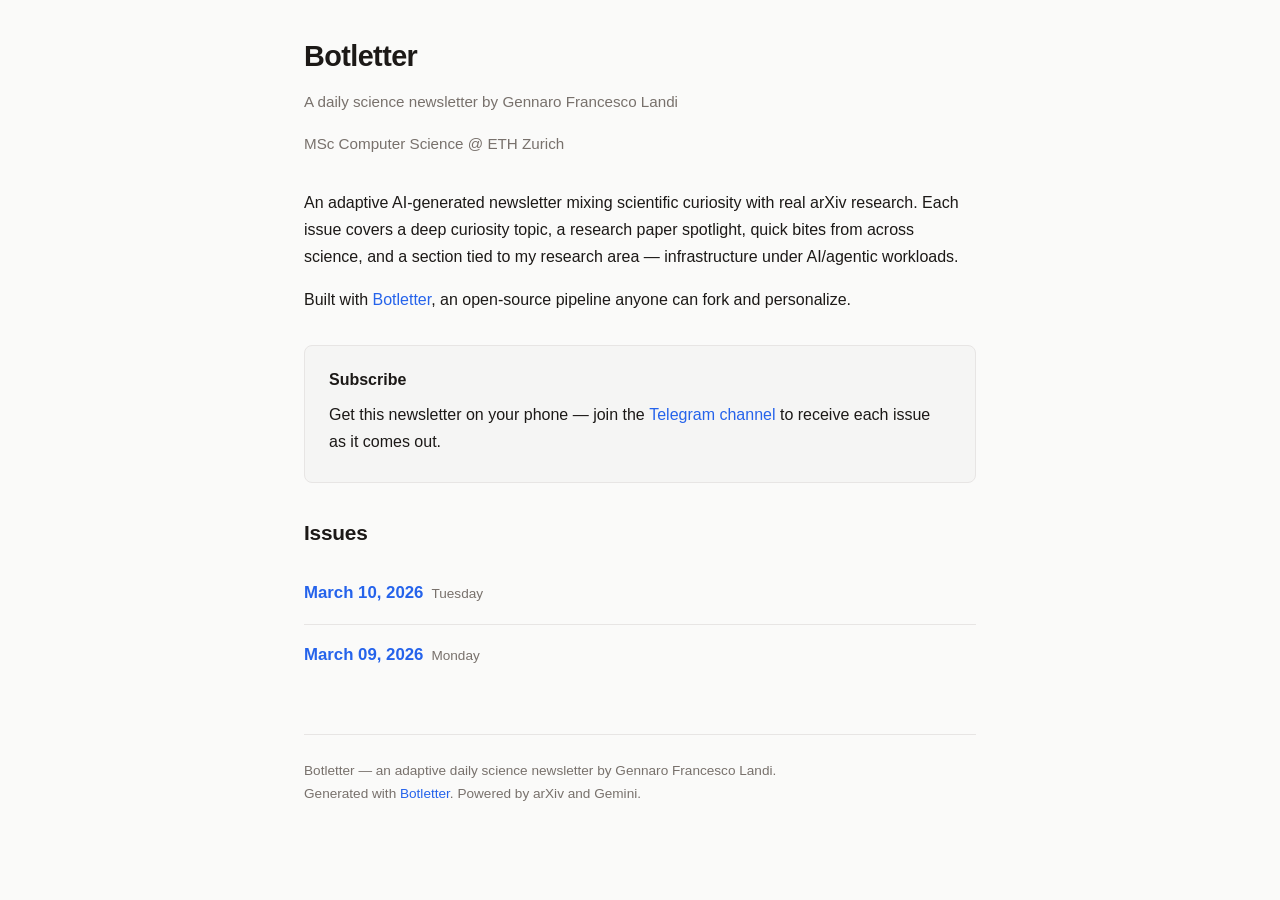
==== docs/index.html @ aba4406a "feat: enable Telegram channel @Broletter + subscribe box on site" ====
<!DOCTYPE html>
<html lang="en">
<head>
<meta charset="utf-8">
<meta name="viewport" content="width=device-width, initial-scale=1">
<title>Botletter — Gennaro Francesco Landi</title>
<link rel="stylesheet" href="style.css">
</head>
<body>


<div class="header">
<h1>Botletter</h1>
<p class="subtitle">A daily science newsletter by Gennaro Francesco Landi</p>
<p class="subtitle">MSc Computer Science @ ETH Zurich</p>
</div>
<p>An adaptive AI-generated newsletter mixing scientific curiosity with real
arXiv research. Each issue covers a deep curiosity topic, a research paper
spotlight, quick bites from across science, and a section tied to my research
area — infrastructure under AI/agentic workloads.</p>
<p>Built with <a href="https://github.com/landigf/botletter">Botletter</a>,
an open-source pipeline anyone can fork and personalize.</p>

<div class="subscribe-box">
<p><strong>Subscribe</strong></p>
<p>Get this newsletter on your phone — join the
<a href="https://t.me/Broletter" target="_blank" rel="noopener">
Telegram channel</a> to receive each issue as it comes out.</p>
</div>

<h2>Issues</h2>
<ul class="issue-list">
<li><a class="date" href="issues/2026-03-10.html">March 10, 2026</a><span class="weekday">Tuesday</span></li>
<li><a class="date" href="issues/2026-03-09.html">March 09, 2026</a><span class="weekday">Monday</span></li>

</ul>

<div class="footer">
    Botletter — an adaptive daily science newsletter by Gennaro Francesco Landi.<br>
    Generated with <a href="https://github.com/landigf/botletter">Botletter</a>.
    Powered by arXiv and Gemini.
</div>
</body>
</html>
---- docs/style.css ----
:root {
    --bg: #fafaf9;
    --fg: #1c1917;
    --muted: #78716c;
    --accent: #2563eb;
    --border: #e7e5e4;
    --card-bg: #ffffff;
    --section-bg: #f5f5f4;
}
@media (prefers-color-scheme: dark) {
    :root {
        --bg: #0c0a09;
        --fg: #e7e5e4;
        --muted: #a8a29e;
        --accent: #60a5fa;
        --border: #292524;
        --card-bg: #1c1917;
        --section-bg: #1c1917;
    }
}
* { margin: 0; padding: 0; box-sizing: border-box; }
body {
    font-family: -apple-system, BlinkMacSystemFont, 'Segoe UI', Roboto, sans-serif;
    background: var(--bg);
    color: var(--fg);
    line-height: 1.7;
    max-width: 720px;
    margin: 0 auto;
    padding: 2rem 1.5rem;
}
a { color: var(--accent); text-decoration: none; }
a:hover { text-decoration: underline; }
h1 { font-size: 1.8rem; margin-bottom: 0.5rem; letter-spacing: -0.02em; }
h2 { font-size: 1.3rem; margin: 2rem 0 0.8rem; letter-spacing: -0.01em; }
h3 { font-size: 1.1rem; margin: 1.5rem 0 0.5rem; }
p { margin-bottom: 1rem; }
hr { border: none; border-top: 1px solid var(--border); margin: 2rem 0; }
blockquote {
    border-left: 3px solid var(--accent);
    padding: 0.5rem 1rem;
    margin: 1rem 0;
    color: var(--muted);
    font-style: italic;
}
code {
    background: var(--section-bg);
    padding: 0.15rem 0.4rem;
    border-radius: 3px;
    font-size: 0.9em;
}
strong { font-weight: 600; }
.header { margin-bottom: 2rem; }
.header .subtitle {
    color: var(--muted);
    font-size: 0.95rem;
    margin-top: 0.25rem;
}
.nav { margin-bottom: 2rem; }
.nav a { margin-right: 1.5rem; font-size: 0.9rem; }
.issue-list { list-style: none; }
.issue-list li {
    padding: 1rem 0;
    border-bottom: 1px solid var(--border);
}
.issue-list li:last-child { border-bottom: none; }
.issue-list .date {
    font-weight: 600;
    font-size: 1.05rem;
}
.issue-list .weekday {
    color: var(--muted);
    font-size: 0.85rem;
    margin-left: 0.5rem;
}
.subscribe-box {
    background: var(--section-bg);
    border: 1px solid var(--border);
    border-radius: 8px;
    padding: 1.2rem 1.5rem;
    margin: 2rem 0;
}
.subscribe-box p { margin-bottom: 0.5rem; }
.subscribe-box a { font-weight: 500; }
.footer {
    margin-top: 3rem;
    padding-top: 1.5rem;
    border-top: 1px solid var(--border);
    color: var(--muted);
    font-size: 0.85rem;
}
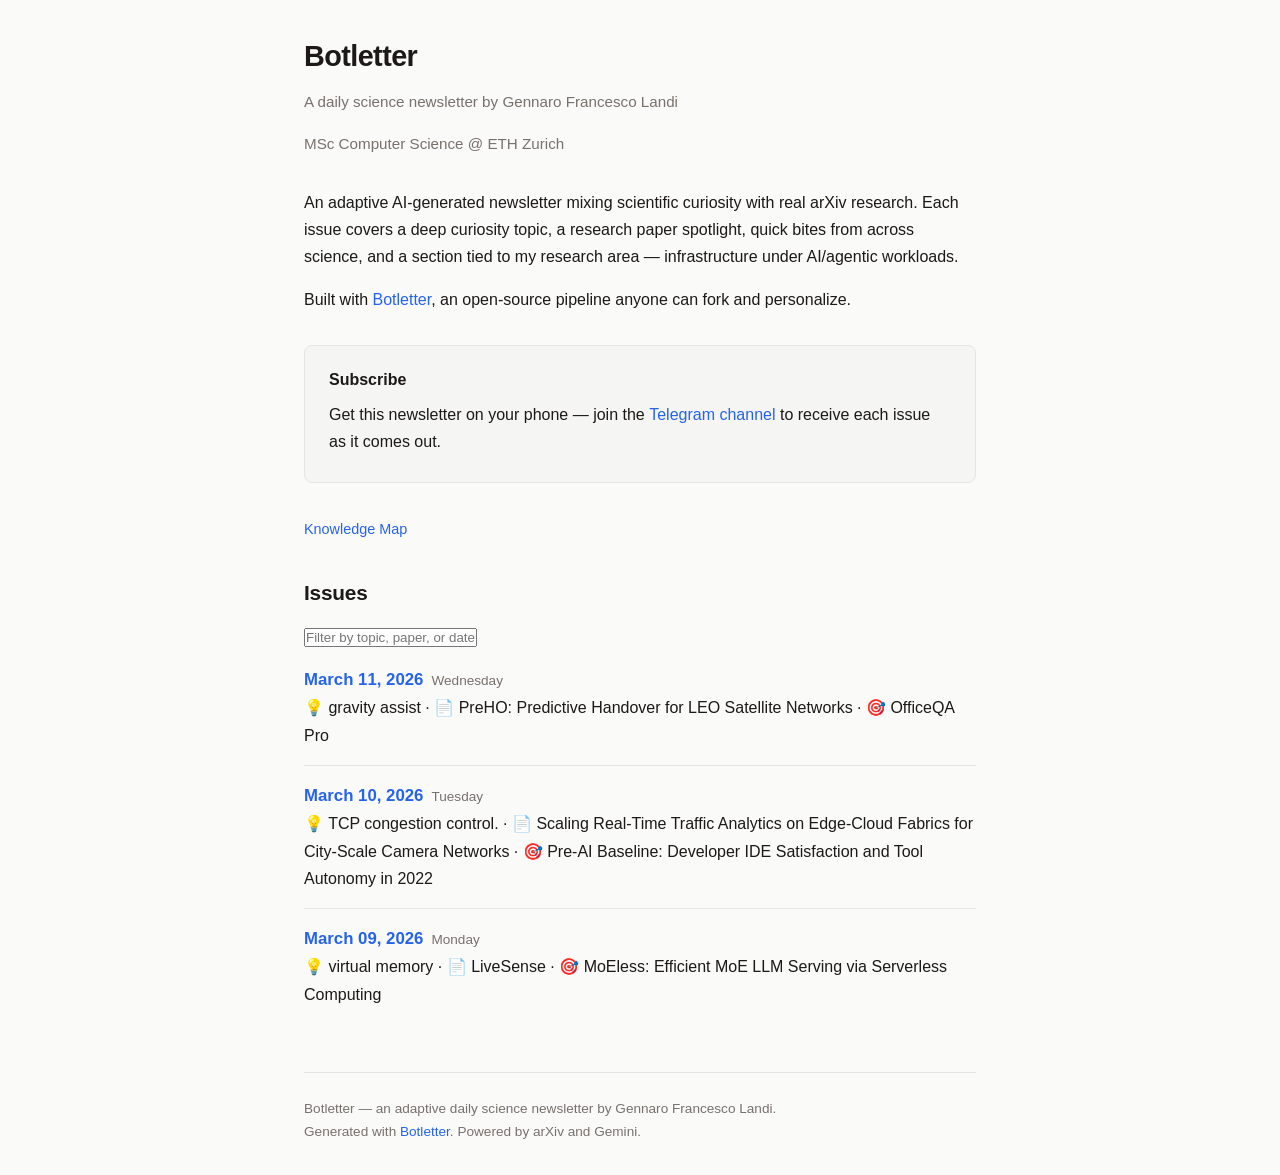
==== commit 924d35e8: "site: update newsletter archive" ====
--- a/docs/index.html
+++ b/docs/index.html
@@ -28,12 +28,25 @@
 Telegram channel</a> to receive each issue as it comes out.</p>
 </div>
 
+<div class="nav"><a href="knowledge-map.html">Knowledge Map</a></div>
 <h2>Issues</h2>
+<input type="text" id="search" class="search-box" placeholder="Filter by topic, paper, or date...">
 <ul class="issue-list">
-<li><a class="date" href="issues/2026-03-10.html">March 10, 2026</a><span class="weekday">Tuesday</span></li>
-<li><a class="date" href="issues/2026-03-09.html">March 09, 2026</a><span class="weekday">Monday</span></li>
+<li data-search="March 11, 2026 Wednesday gravity assist PreHO: Predictive Handover for LEO Satellite Networks OfficeQA Pro"><a class="date" href="issues/2026-03-11.html">March 11, 2026</a><span class="weekday">Wednesday</span><div class="issue-topics">💡 gravity assist · 📄 PreHO: Predictive Handover for LEO Satellite Networks · 🎯 OfficeQA Pro</div></li>
+<li data-search="March 10, 2026 Tuesday TCP congestion control. Scaling Real-Time Traffic Analytics on Edge-Cloud Fabrics for City-Scale Camera Networks Pre-AI Baseline: Developer IDE Satisfaction and Tool Autonomy in 2022"><a class="date" href="issues/2026-03-10.html">March 10, 2026</a><span class="weekday">Tuesday</span><div class="issue-topics">💡 TCP congestion control. · 📄 Scaling Real-Time Traffic Analytics on Edge-Cloud Fabrics for City-Scale Camera Networks · 🎯 Pre-AI Baseline: Developer IDE Satisfaction and Tool Autonomy in 2022</div></li>
+<li data-search="March 09, 2026 Monday virtual memory LiveSense MoEless: Efficient MoE LLM Serving via Serverless Computing"><a class="date" href="issues/2026-03-09.html">March 09, 2026</a><span class="weekday">Monday</span><div class="issue-topics">💡 virtual memory · 📄 LiveSense · 🎯 MoEless: Efficient MoE LLM Serving via Serverless Computing</div></li>
 
 </ul>
+
+<script>
+document.getElementById('search').addEventListener('input', function() {
+    var q = this.value.toLowerCase();
+    document.querySelectorAll('.issue-list li').forEach(function(li) {
+        li.style.display = li.getAttribute('data-search').toLowerCase().includes(q) ? '' : 'none';
+    });
+});
+</script>
+
 
 <div class="footer">
     Botletter — an adaptive daily science newsletter by Gennaro Francesco Landi.<br>
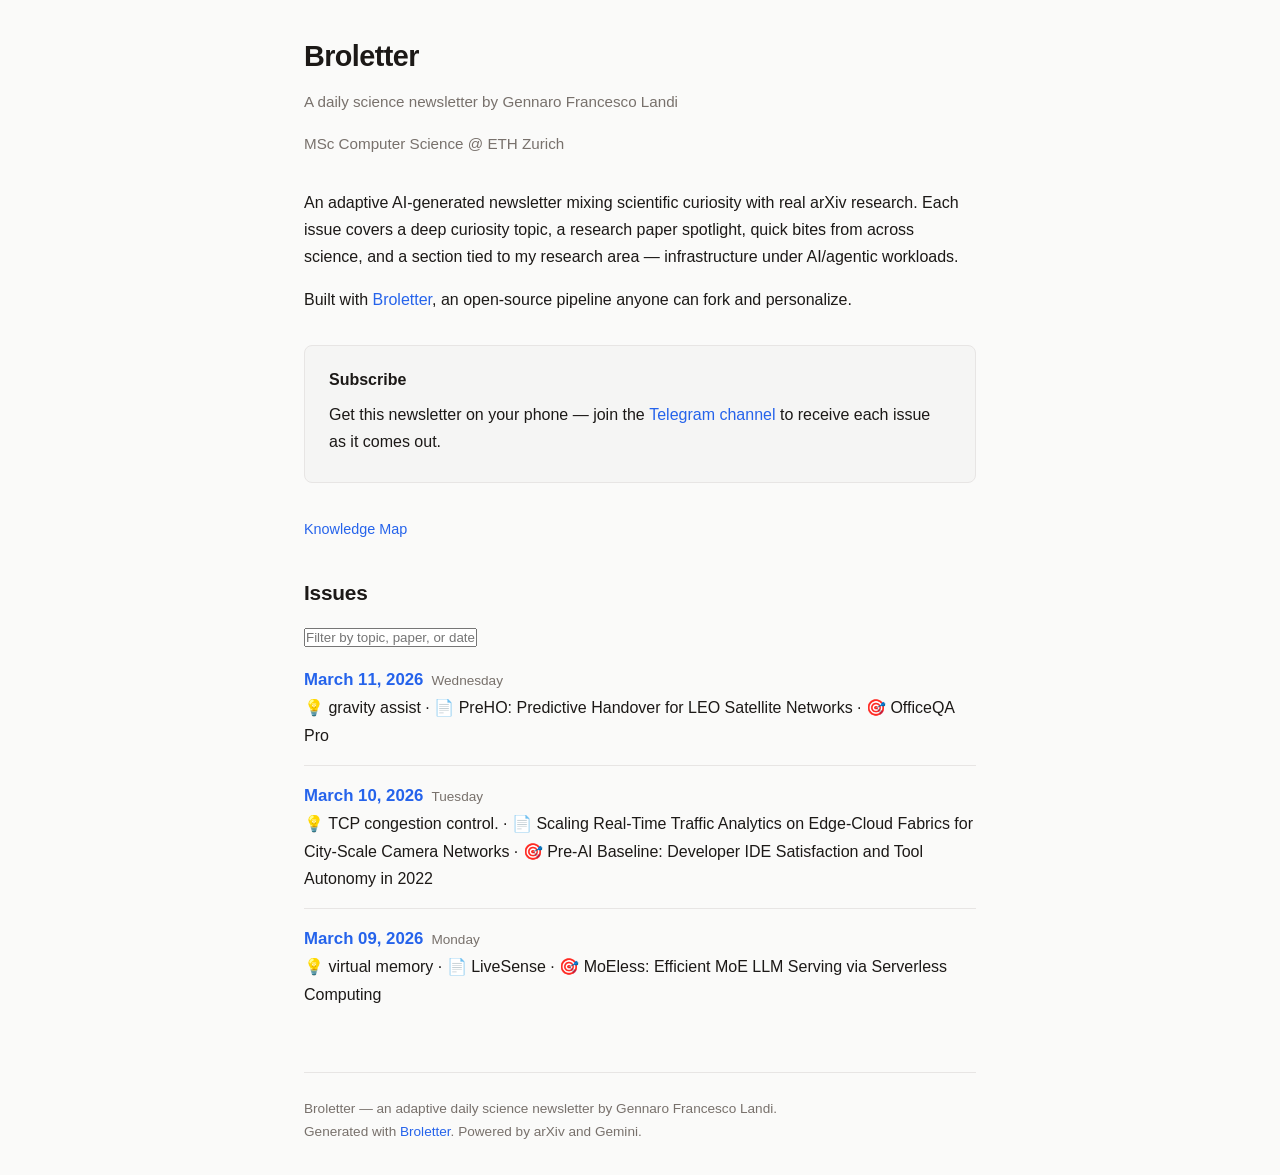
==== commit 96c66181: "Rename Botletter to Broletter" ====
--- a/docs/index.html
+++ b/docs/index.html
@@ -3,14 +3,14 @@
 <head>
 <meta charset="utf-8">
 <meta name="viewport" content="width=device-width, initial-scale=1">
-<title>Botletter — Gennaro Francesco Landi</title>
+<title>Broletter — Gennaro Francesco Landi</title>
 <link rel="stylesheet" href="style.css">
 </head>
 <body>
 
 
 <div class="header">
-<h1>Botletter</h1>
+<h1>Broletter</h1>
 <p class="subtitle">A daily science newsletter by Gennaro Francesco Landi</p>
 <p class="subtitle">MSc Computer Science @ ETH Zurich</p>
 </div>
@@ -18,7 +18,7 @@
 arXiv research. Each issue covers a deep curiosity topic, a research paper
 spotlight, quick bites from across science, and a section tied to my research
 area — infrastructure under AI/agentic workloads.</p>
-<p>Built with <a href="https://github.com/landigf/botletter">Botletter</a>,
+<p>Built with <a href="https://github.com/landigf/Broletter">Broletter</a>,
 an open-source pipeline anyone can fork and personalize.</p>
 
 <div class="subscribe-box">
@@ -49,8 +49,8 @@
 
 
 <div class="footer">
-    Botletter — an adaptive daily science newsletter by Gennaro Francesco Landi.<br>
-    Generated with <a href="https://github.com/landigf/botletter">Botletter</a>.
+    Broletter — an adaptive daily science newsletter by Gennaro Francesco Landi.<br>
+    Generated with <a href="https://github.com/landigf/Broletter">Broletter</a>.
     Powered by arXiv and Gemini.
 </div>
 </body>
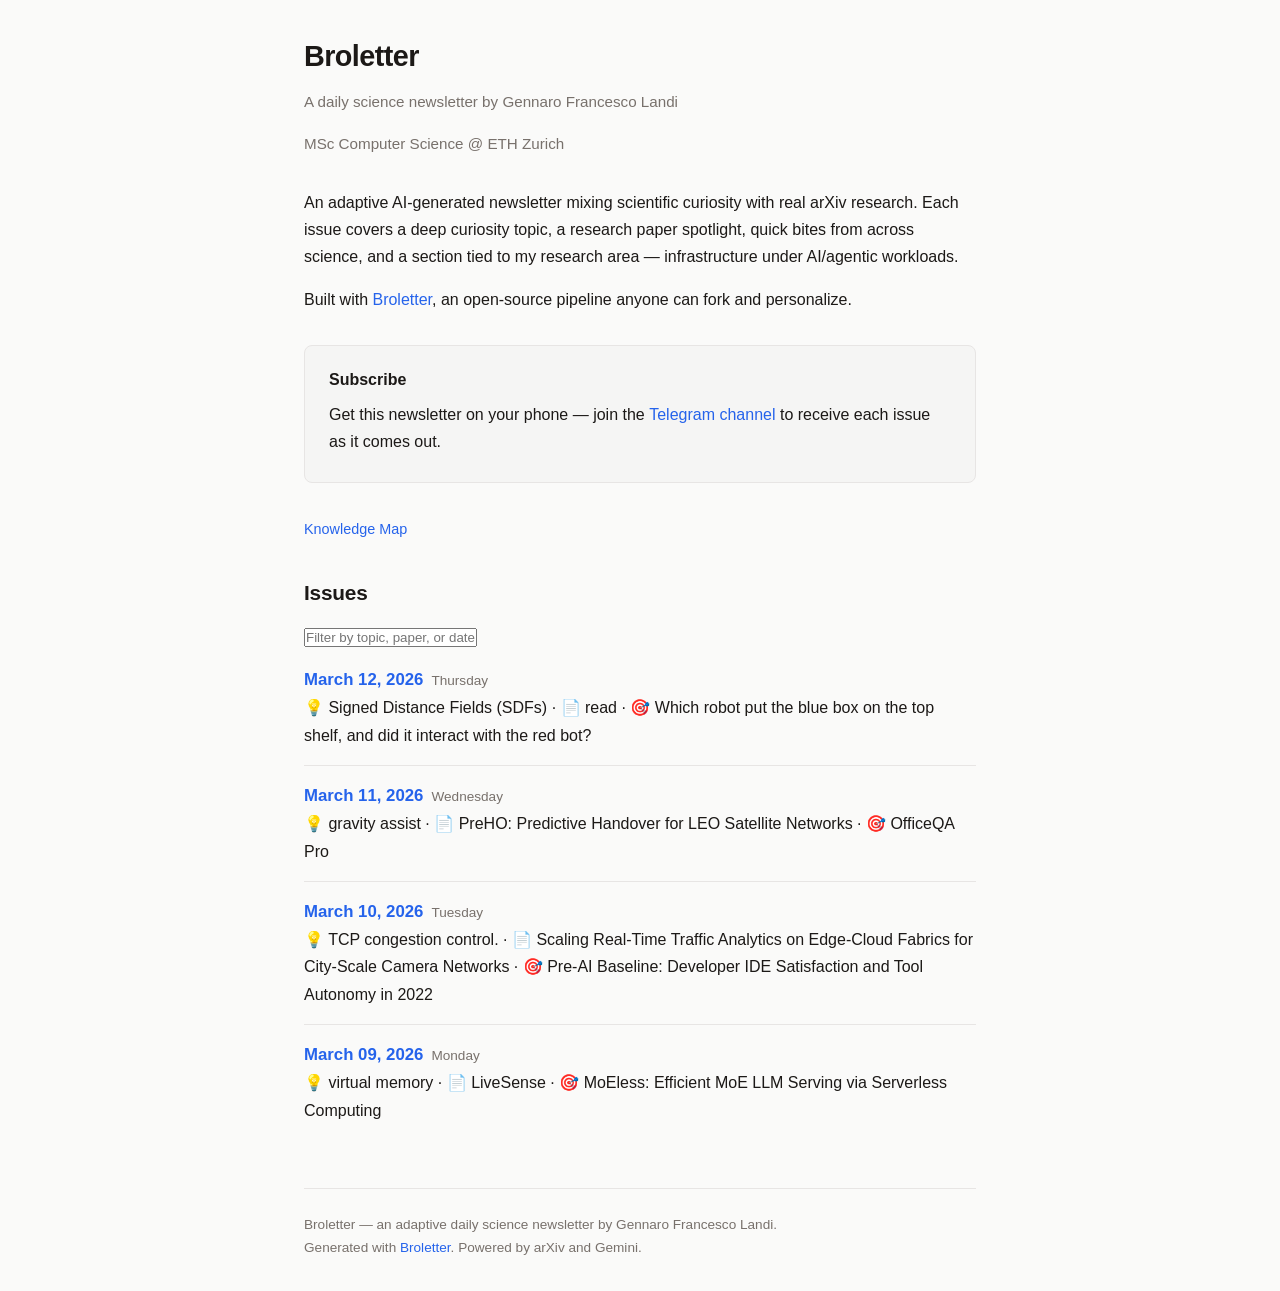
==== commit 12c9df34: "site: update newsletter archive" ====
--- a/docs/index.html
+++ b/docs/index.html
@@ -32,6 +32,7 @@
 <h2>Issues</h2>
 <input type="text" id="search" class="search-box" placeholder="Filter by topic, paper, or date...">
 <ul class="issue-list">
+<li data-search="March 12, 2026 Thursday Signed Distance Fields (SDFs) read Which robot put the blue box on the top shelf, and did it interact with the red bot?"><a class="date" href="issues/2026-03-12.html">March 12, 2026</a><span class="weekday">Thursday</span><div class="issue-topics">💡 Signed Distance Fields (SDFs) · 📄 read · 🎯 Which robot put the blue box on the top shelf, and did it interact with the red bot?</div></li>
 <li data-search="March 11, 2026 Wednesday gravity assist PreHO: Predictive Handover for LEO Satellite Networks OfficeQA Pro"><a class="date" href="issues/2026-03-11.html">March 11, 2026</a><span class="weekday">Wednesday</span><div class="issue-topics">💡 gravity assist · 📄 PreHO: Predictive Handover for LEO Satellite Networks · 🎯 OfficeQA Pro</div></li>
 <li data-search="March 10, 2026 Tuesday TCP congestion control. Scaling Real-Time Traffic Analytics on Edge-Cloud Fabrics for City-Scale Camera Networks Pre-AI Baseline: Developer IDE Satisfaction and Tool Autonomy in 2022"><a class="date" href="issues/2026-03-10.html">March 10, 2026</a><span class="weekday">Tuesday</span><div class="issue-topics">💡 TCP congestion control. · 📄 Scaling Real-Time Traffic Analytics on Edge-Cloud Fabrics for City-Scale Camera Networks · 🎯 Pre-AI Baseline: Developer IDE Satisfaction and Tool Autonomy in 2022</div></li>
 <li data-search="March 09, 2026 Monday virtual memory LiveSense MoEless: Efficient MoE LLM Serving via Serverless Computing"><a class="date" href="issues/2026-03-09.html">March 09, 2026</a><span class="weekday">Monday</span><div class="issue-topics">💡 virtual memory · 📄 LiveSense · 🎯 MoEless: Efficient MoE LLM Serving via Serverless Computing</div></li>
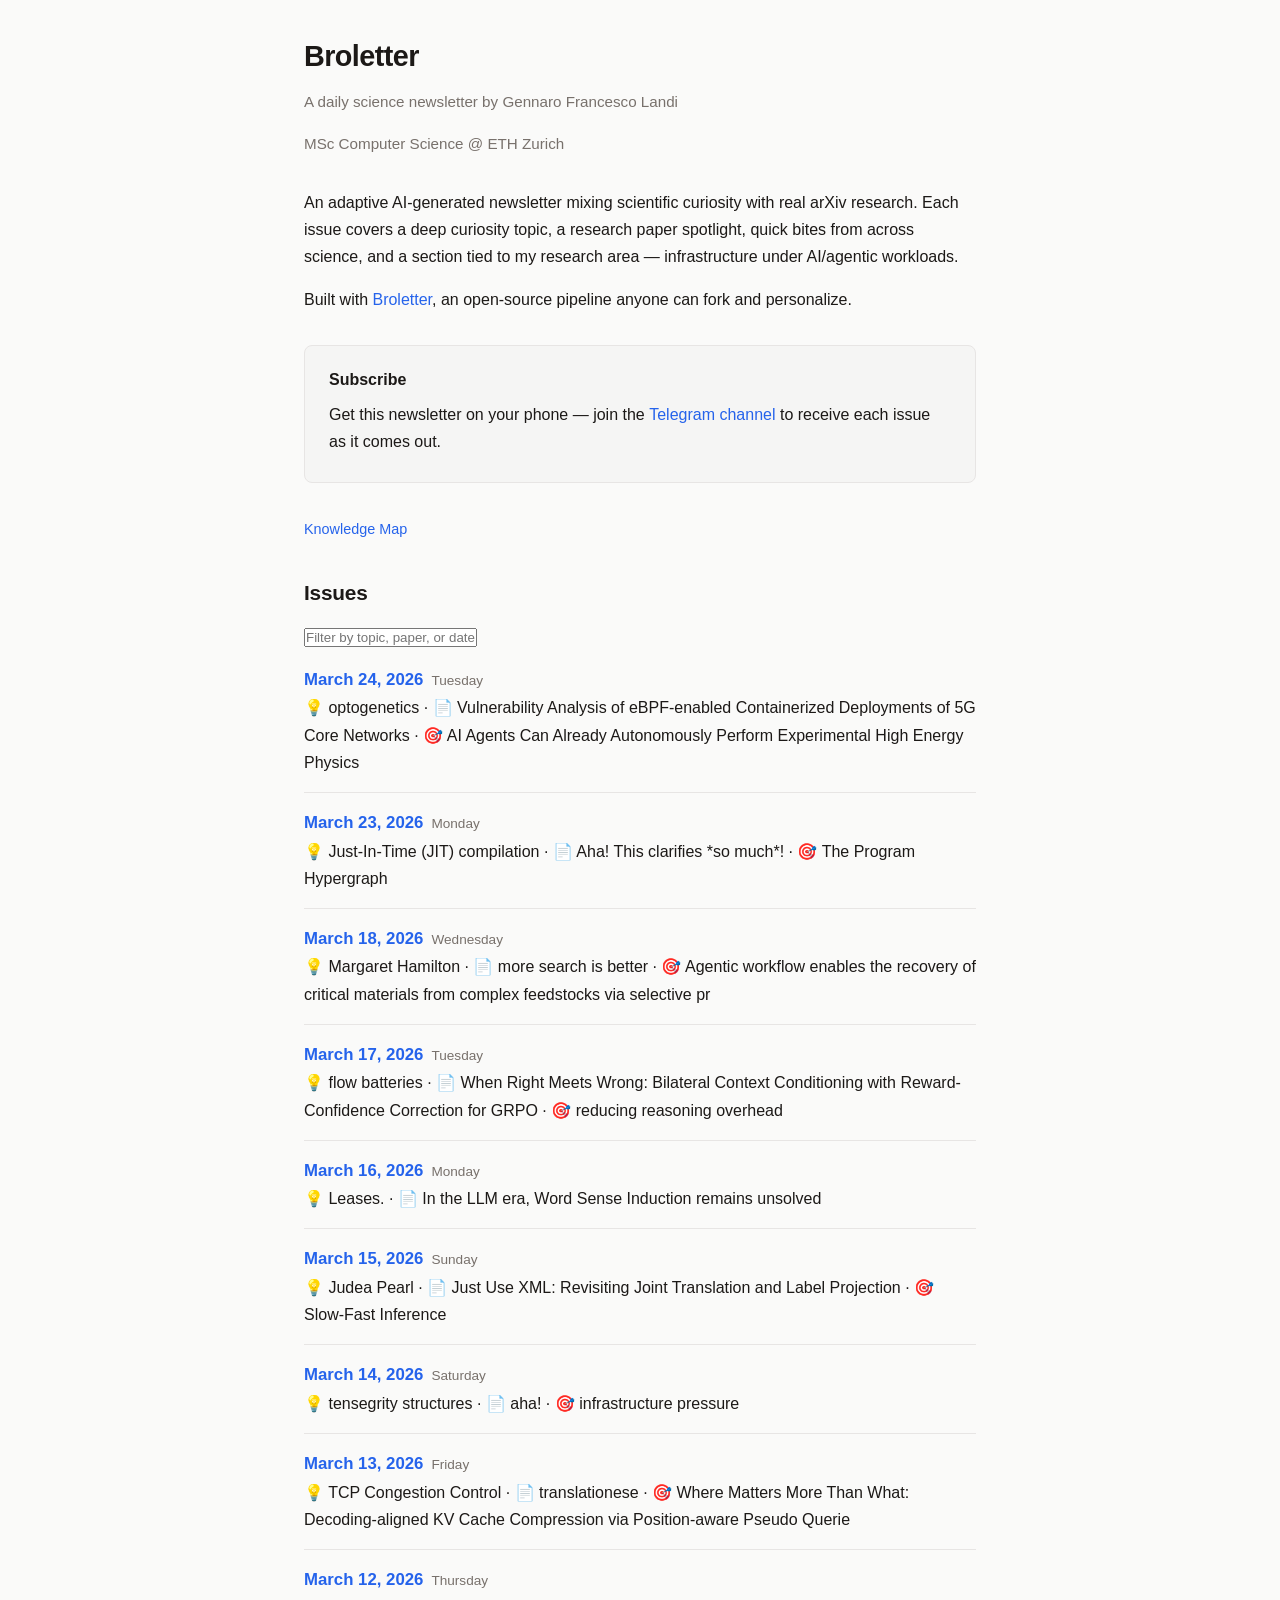
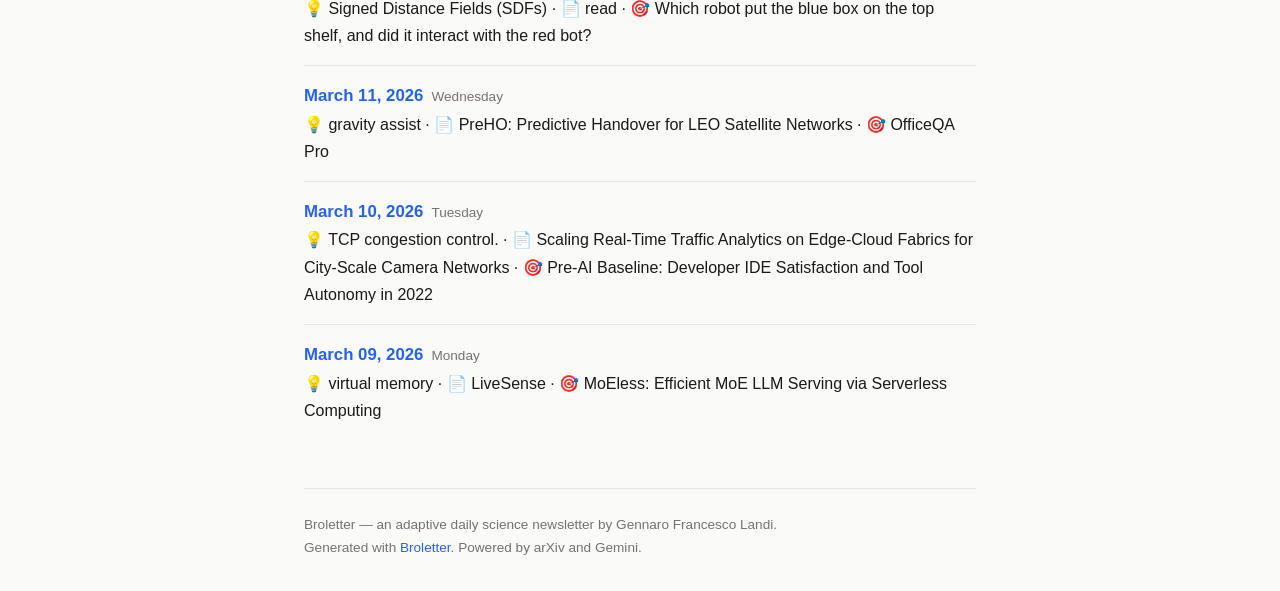
==== commit 2a778e84: "site: update newsletter archive" ====
--- a/docs/index.html
+++ b/docs/index.html
@@ -32,6 +32,14 @@
 <h2>Issues</h2>
 <input type="text" id="search" class="search-box" placeholder="Filter by topic, paper, or date...">
 <ul class="issue-list">
+<li data-search="March 24, 2026 Tuesday optogenetics Vulnerability Analysis of eBPF-enabled Containerized Deployments of 5G Core Networks AI Agents Can Already Autonomously Perform Experimental High Energy Physics"><a class="date" href="issues/2026-03-24.html">March 24, 2026</a><span class="weekday">Tuesday</span><div class="issue-topics">💡 optogenetics · 📄 Vulnerability Analysis of eBPF-enabled Containerized Deployments of 5G Core Networks · 🎯 AI Agents Can Already Autonomously Perform Experimental High Energy Physics</div></li>
+<li data-search="March 23, 2026 Monday Just-In-Time (JIT) compilation Aha! This clarifies *so much*! The Program Hypergraph"><a class="date" href="issues/2026-03-23.html">March 23, 2026</a><span class="weekday">Monday</span><div class="issue-topics">💡 Just-In-Time (JIT) compilation · 📄 Aha! This clarifies *so much*! · 🎯 The Program Hypergraph</div></li>
+<li data-search="March 18, 2026 Wednesday Margaret Hamilton more search is better Agentic workflow enables the recovery of critical materials from complex feedstocks via selective pr"><a class="date" href="issues/2026-03-18.html">March 18, 2026</a><span class="weekday">Wednesday</span><div class="issue-topics">💡 Margaret Hamilton · 📄 more search is better · 🎯 Agentic workflow enables the recovery of critical materials from complex feedstocks via selective pr</div></li>
+<li data-search="March 17, 2026 Tuesday flow batteries When Right Meets Wrong: Bilateral Context Conditioning with Reward-Confidence Correction for GRPO reducing reasoning overhead"><a class="date" href="issues/2026-03-17.html">March 17, 2026</a><span class="weekday">Tuesday</span><div class="issue-topics">💡 flow batteries · 📄 When Right Meets Wrong: Bilateral Context Conditioning with Reward-Confidence Correction for GRPO · 🎯 reducing reasoning overhead</div></li>
+<li data-search="March 16, 2026 Monday Leases. In the LLM era, Word Sense Induction remains unsolved"><a class="date" href="issues/2026-03-16.html">March 16, 2026</a><span class="weekday">Monday</span><div class="issue-topics">💡 Leases. · 📄 In the LLM era, Word Sense Induction remains unsolved</div></li>
+<li data-search="March 15, 2026 Sunday Judea Pearl Just Use XML: Revisiting Joint Translation and Label Projection Slow-Fast Inference"><a class="date" href="issues/2026-03-15.html">March 15, 2026</a><span class="weekday">Sunday</span><div class="issue-topics">💡 Judea Pearl · 📄 Just Use XML: Revisiting Joint Translation and Label Projection · 🎯 Slow-Fast Inference</div></li>
+<li data-search="March 14, 2026 Saturday tensegrity structures aha! infrastructure pressure"><a class="date" href="issues/2026-03-14.html">March 14, 2026</a><span class="weekday">Saturday</span><div class="issue-topics">💡 tensegrity structures · 📄 aha! · 🎯 infrastructure pressure</div></li>
+<li data-search="March 13, 2026 Friday TCP Congestion Control translationese Where Matters More Than What: Decoding-aligned KV Cache Compression via Position-aware Pseudo Querie"><a class="date" href="issues/2026-03-13.html">March 13, 2026</a><span class="weekday">Friday</span><div class="issue-topics">💡 TCP Congestion Control · 📄 translationese · 🎯 Where Matters More Than What: Decoding-aligned KV Cache Compression via Position-aware Pseudo Querie</div></li>
 <li data-search="March 12, 2026 Thursday Signed Distance Fields (SDFs) read Which robot put the blue box on the top shelf, and did it interact with the red bot?"><a class="date" href="issues/2026-03-12.html">March 12, 2026</a><span class="weekday">Thursday</span><div class="issue-topics">💡 Signed Distance Fields (SDFs) · 📄 read · 🎯 Which robot put the blue box on the top shelf, and did it interact with the red bot?</div></li>
 <li data-search="March 11, 2026 Wednesday gravity assist PreHO: Predictive Handover for LEO Satellite Networks OfficeQA Pro"><a class="date" href="issues/2026-03-11.html">March 11, 2026</a><span class="weekday">Wednesday</span><div class="issue-topics">💡 gravity assist · 📄 PreHO: Predictive Handover for LEO Satellite Networks · 🎯 OfficeQA Pro</div></li>
 <li data-search="March 10, 2026 Tuesday TCP congestion control. Scaling Real-Time Traffic Analytics on Edge-Cloud Fabrics for City-Scale Camera Networks Pre-AI Baseline: Developer IDE Satisfaction and Tool Autonomy in 2022"><a class="date" href="issues/2026-03-10.html">March 10, 2026</a><span class="weekday">Tuesday</span><div class="issue-topics">💡 TCP congestion control. · 📄 Scaling Real-Time Traffic Analytics on Edge-Cloud Fabrics for City-Scale Camera Networks · 🎯 Pre-AI Baseline: Developer IDE Satisfaction and Tool Autonomy in 2022</div></li>
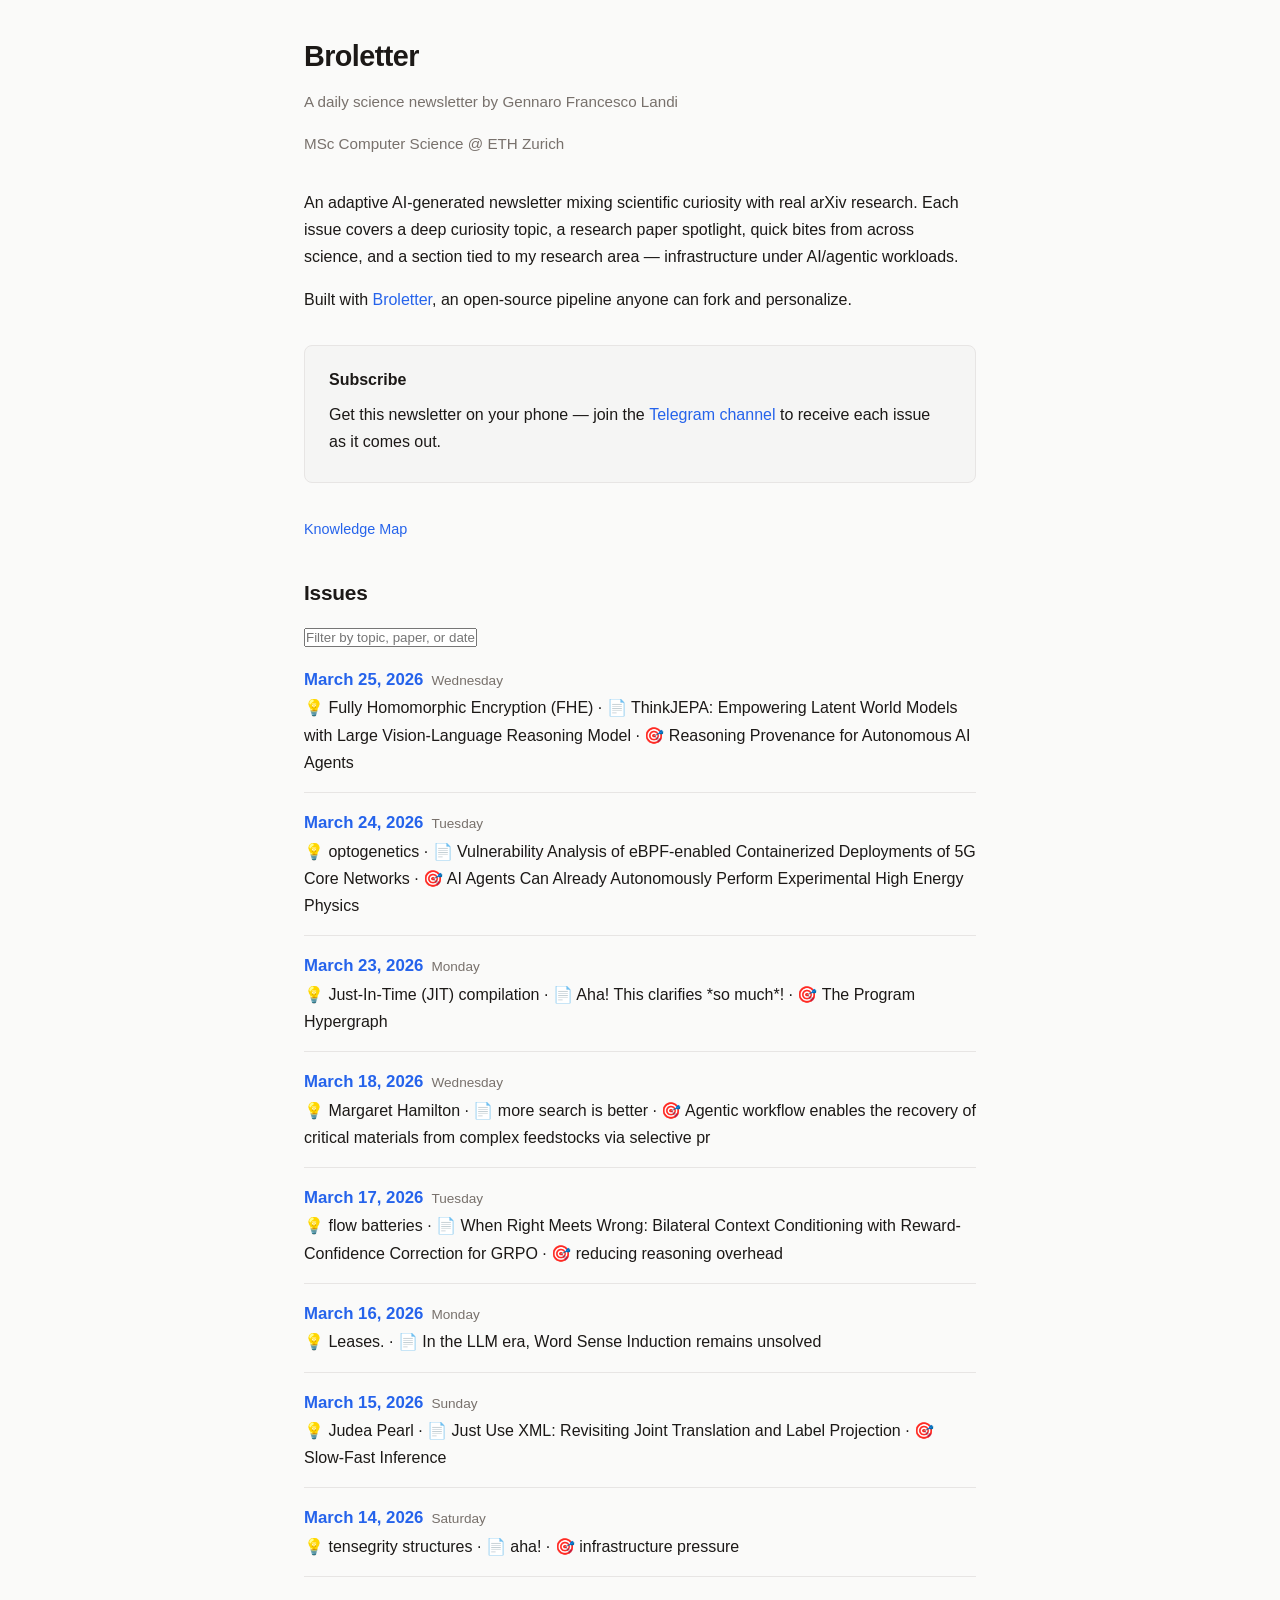
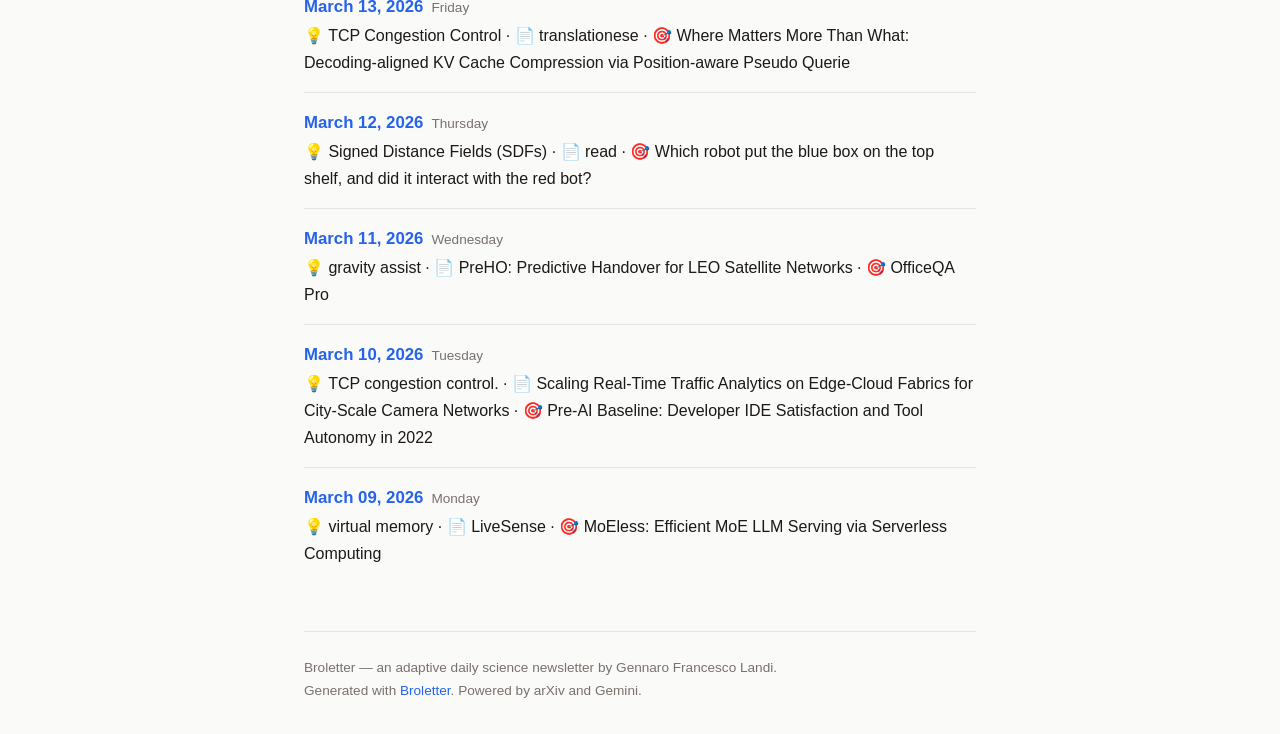
==== commit cfd5db6d: "site: update newsletter archive" ====
--- a/docs/index.html
+++ b/docs/index.html
@@ -32,6 +32,7 @@
 <h2>Issues</h2>
 <input type="text" id="search" class="search-box" placeholder="Filter by topic, paper, or date...">
 <ul class="issue-list">
+<li data-search="March 25, 2026 Wednesday Fully Homomorphic Encryption (FHE) ThinkJEPA: Empowering Latent World Models with Large Vision-Language Reasoning Model Reasoning Provenance for Autonomous AI Agents"><a class="date" href="issues/2026-03-25.html">March 25, 2026</a><span class="weekday">Wednesday</span><div class="issue-topics">💡 Fully Homomorphic Encryption (FHE) · 📄 ThinkJEPA: Empowering Latent World Models with Large Vision-Language Reasoning Model · 🎯 Reasoning Provenance for Autonomous AI Agents</div></li>
 <li data-search="March 24, 2026 Tuesday optogenetics Vulnerability Analysis of eBPF-enabled Containerized Deployments of 5G Core Networks AI Agents Can Already Autonomously Perform Experimental High Energy Physics"><a class="date" href="issues/2026-03-24.html">March 24, 2026</a><span class="weekday">Tuesday</span><div class="issue-topics">💡 optogenetics · 📄 Vulnerability Analysis of eBPF-enabled Containerized Deployments of 5G Core Networks · 🎯 AI Agents Can Already Autonomously Perform Experimental High Energy Physics</div></li>
 <li data-search="March 23, 2026 Monday Just-In-Time (JIT) compilation Aha! This clarifies *so much*! The Program Hypergraph"><a class="date" href="issues/2026-03-23.html">March 23, 2026</a><span class="weekday">Monday</span><div class="issue-topics">💡 Just-In-Time (JIT) compilation · 📄 Aha! This clarifies *so much*! · 🎯 The Program Hypergraph</div></li>
 <li data-search="March 18, 2026 Wednesday Margaret Hamilton more search is better Agentic workflow enables the recovery of critical materials from complex feedstocks via selective pr"><a class="date" href="issues/2026-03-18.html">March 18, 2026</a><span class="weekday">Wednesday</span><div class="issue-topics">💡 Margaret Hamilton · 📄 more search is better · 🎯 Agentic workflow enables the recovery of critical materials from complex feedstocks via selective pr</div></li>
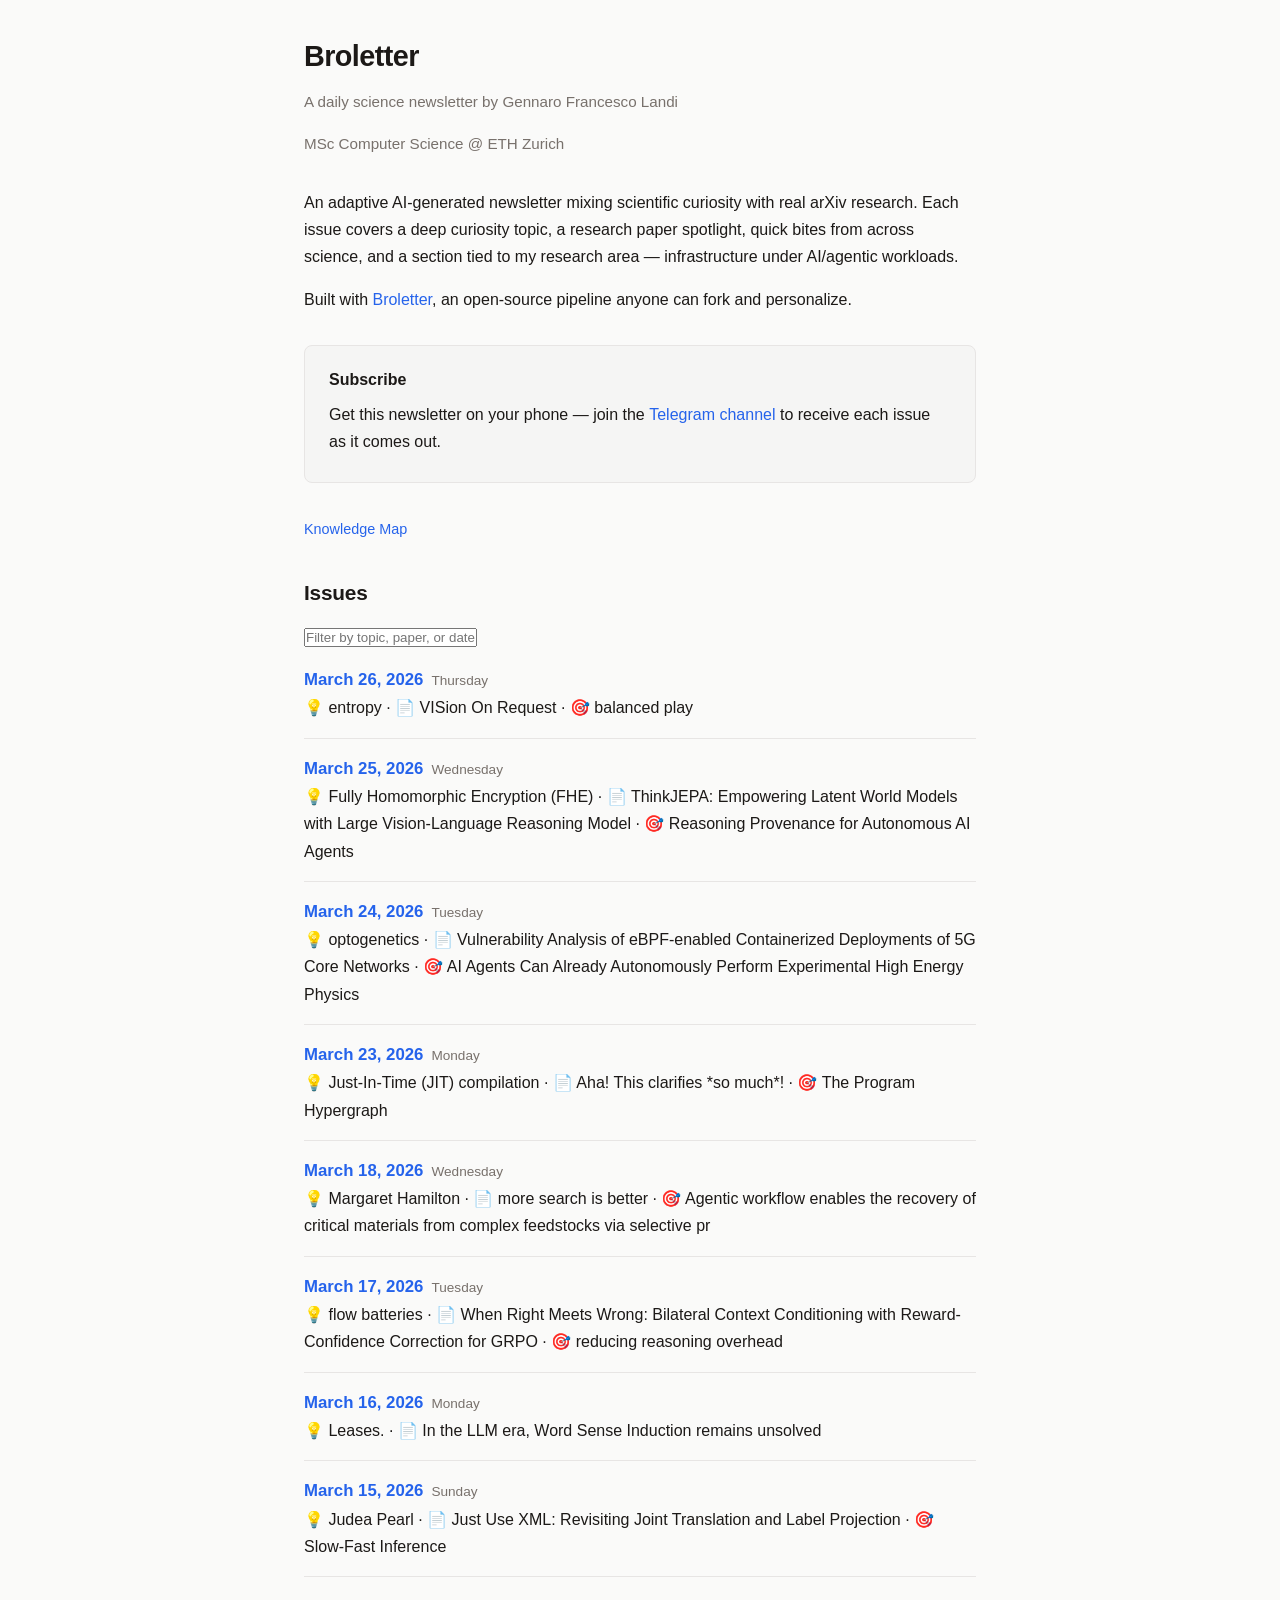
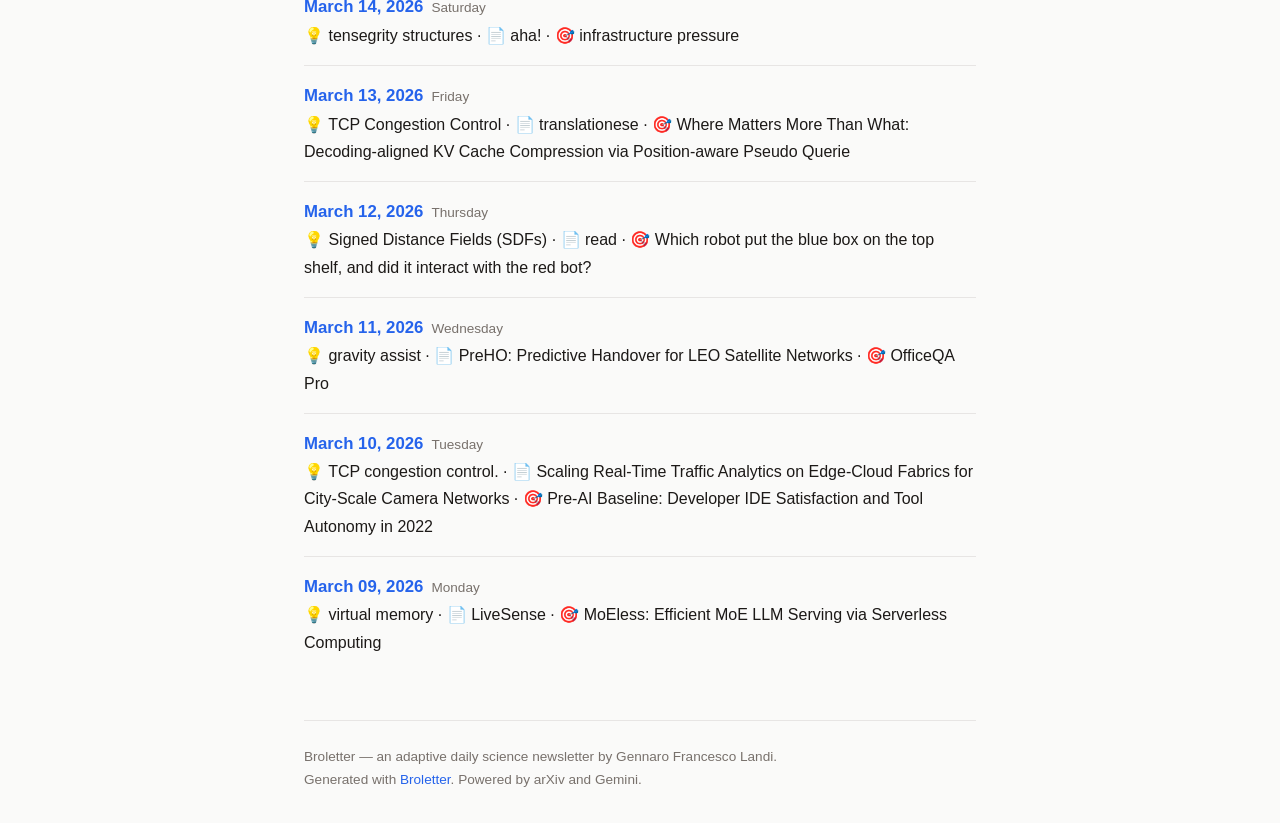
==== commit 5bd8e70d: "site: update newsletter archive" ====
--- a/docs/index.html
+++ b/docs/index.html
@@ -32,6 +32,7 @@
 <h2>Issues</h2>
 <input type="text" id="search" class="search-box" placeholder="Filter by topic, paper, or date...">
 <ul class="issue-list">
+<li data-search="March 26, 2026 Thursday entropy VISion On Request balanced play"><a class="date" href="issues/2026-03-26.html">March 26, 2026</a><span class="weekday">Thursday</span><div class="issue-topics">💡 entropy · 📄 VISion On Request · 🎯 balanced play</div></li>
 <li data-search="March 25, 2026 Wednesday Fully Homomorphic Encryption (FHE) ThinkJEPA: Empowering Latent World Models with Large Vision-Language Reasoning Model Reasoning Provenance for Autonomous AI Agents"><a class="date" href="issues/2026-03-25.html">March 25, 2026</a><span class="weekday">Wednesday</span><div class="issue-topics">💡 Fully Homomorphic Encryption (FHE) · 📄 ThinkJEPA: Empowering Latent World Models with Large Vision-Language Reasoning Model · 🎯 Reasoning Provenance for Autonomous AI Agents</div></li>
 <li data-search="March 24, 2026 Tuesday optogenetics Vulnerability Analysis of eBPF-enabled Containerized Deployments of 5G Core Networks AI Agents Can Already Autonomously Perform Experimental High Energy Physics"><a class="date" href="issues/2026-03-24.html">March 24, 2026</a><span class="weekday">Tuesday</span><div class="issue-topics">💡 optogenetics · 📄 Vulnerability Analysis of eBPF-enabled Containerized Deployments of 5G Core Networks · 🎯 AI Agents Can Already Autonomously Perform Experimental High Energy Physics</div></li>
 <li data-search="March 23, 2026 Monday Just-In-Time (JIT) compilation Aha! This clarifies *so much*! The Program Hypergraph"><a class="date" href="issues/2026-03-23.html">March 23, 2026</a><span class="weekday">Monday</span><div class="issue-topics">💡 Just-In-Time (JIT) compilation · 📄 Aha! This clarifies *so much*! · 🎯 The Program Hypergraph</div></li>
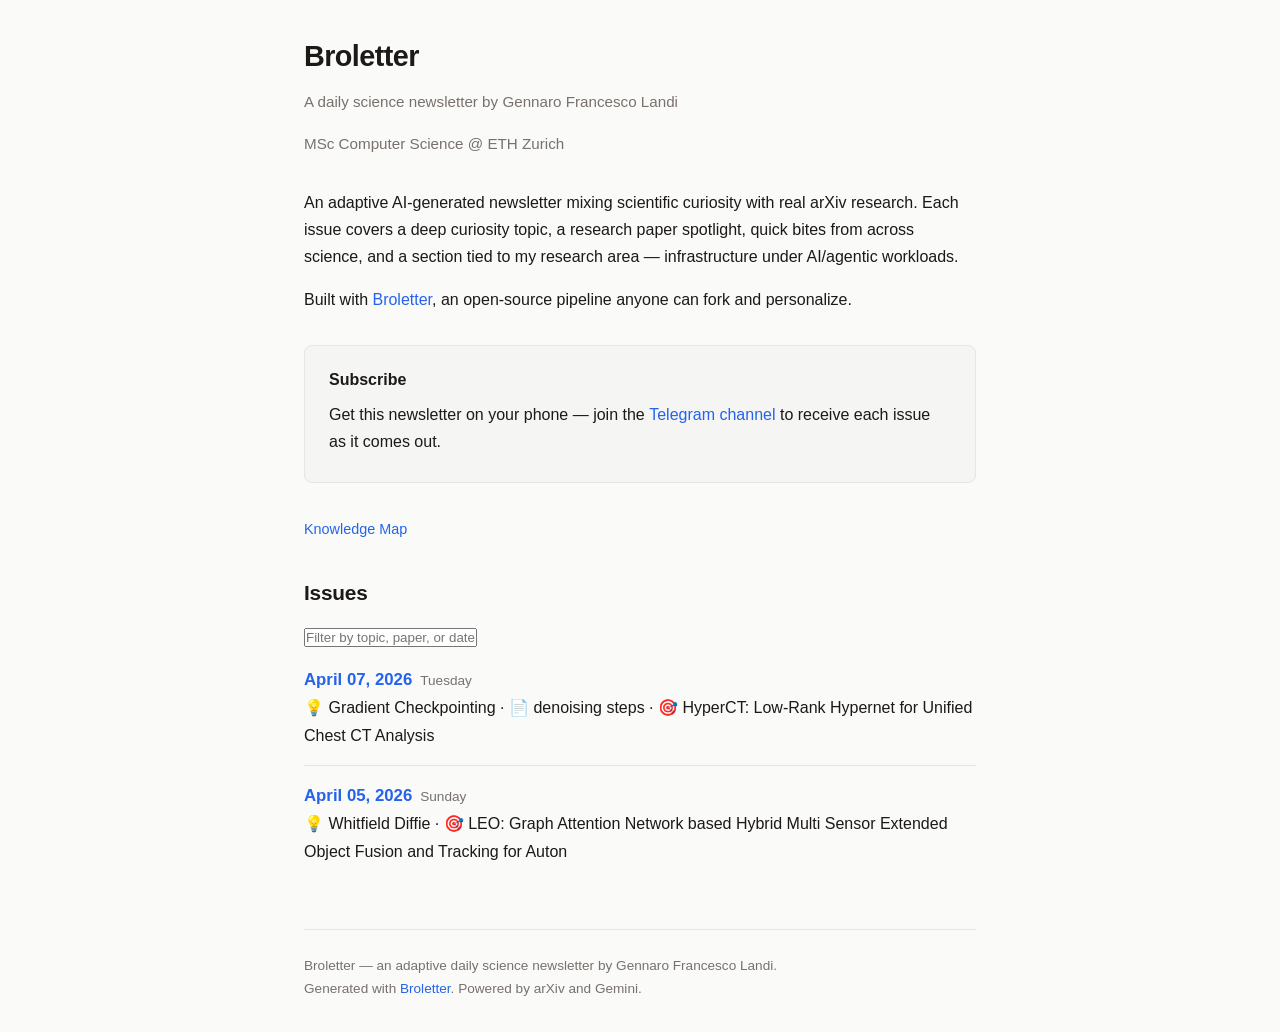
==== commit 048a4ee5: "site: update newsletter archive" ====
--- a/docs/index.html
+++ b/docs/index.html
@@ -24,7 +24,7 @@
 <div class="subscribe-box">
 <p><strong>Subscribe</strong></p>
 <p>Get this newsletter on your phone — join the
-<a href="https://t.me/Broletter" target="_blank" rel="noopener">
+<a href="https://t.me/bender_ai_brewery_bot" target="_blank" rel="noopener">
 Telegram channel</a> to receive each issue as it comes out.</p>
 </div>
 
@@ -32,20 +32,8 @@
 <h2>Issues</h2>
 <input type="text" id="search" class="search-box" placeholder="Filter by topic, paper, or date...">
 <ul class="issue-list">
-<li data-search="March 26, 2026 Thursday entropy VISion On Request balanced play"><a class="date" href="issues/2026-03-26.html">March 26, 2026</a><span class="weekday">Thursday</span><div class="issue-topics">💡 entropy · 📄 VISion On Request · 🎯 balanced play</div></li>
-<li data-search="March 25, 2026 Wednesday Fully Homomorphic Encryption (FHE) ThinkJEPA: Empowering Latent World Models with Large Vision-Language Reasoning Model Reasoning Provenance for Autonomous AI Agents"><a class="date" href="issues/2026-03-25.html">March 25, 2026</a><span class="weekday">Wednesday</span><div class="issue-topics">💡 Fully Homomorphic Encryption (FHE) · 📄 ThinkJEPA: Empowering Latent World Models with Large Vision-Language Reasoning Model · 🎯 Reasoning Provenance for Autonomous AI Agents</div></li>
-<li data-search="March 24, 2026 Tuesday optogenetics Vulnerability Analysis of eBPF-enabled Containerized Deployments of 5G Core Networks AI Agents Can Already Autonomously Perform Experimental High Energy Physics"><a class="date" href="issues/2026-03-24.html">March 24, 2026</a><span class="weekday">Tuesday</span><div class="issue-topics">💡 optogenetics · 📄 Vulnerability Analysis of eBPF-enabled Containerized Deployments of 5G Core Networks · 🎯 AI Agents Can Already Autonomously Perform Experimental High Energy Physics</div></li>
-<li data-search="March 23, 2026 Monday Just-In-Time (JIT) compilation Aha! This clarifies *so much*! The Program Hypergraph"><a class="date" href="issues/2026-03-23.html">March 23, 2026</a><span class="weekday">Monday</span><div class="issue-topics">💡 Just-In-Time (JIT) compilation · 📄 Aha! This clarifies *so much*! · 🎯 The Program Hypergraph</div></li>
-<li data-search="March 18, 2026 Wednesday Margaret Hamilton more search is better Agentic workflow enables the recovery of critical materials from complex feedstocks via selective pr"><a class="date" href="issues/2026-03-18.html">March 18, 2026</a><span class="weekday">Wednesday</span><div class="issue-topics">💡 Margaret Hamilton · 📄 more search is better · 🎯 Agentic workflow enables the recovery of critical materials from complex feedstocks via selective pr</div></li>
-<li data-search="March 17, 2026 Tuesday flow batteries When Right Meets Wrong: Bilateral Context Conditioning with Reward-Confidence Correction for GRPO reducing reasoning overhead"><a class="date" href="issues/2026-03-17.html">March 17, 2026</a><span class="weekday">Tuesday</span><div class="issue-topics">💡 flow batteries · 📄 When Right Meets Wrong: Bilateral Context Conditioning with Reward-Confidence Correction for GRPO · 🎯 reducing reasoning overhead</div></li>
-<li data-search="March 16, 2026 Monday Leases. In the LLM era, Word Sense Induction remains unsolved"><a class="date" href="issues/2026-03-16.html">March 16, 2026</a><span class="weekday">Monday</span><div class="issue-topics">💡 Leases. · 📄 In the LLM era, Word Sense Induction remains unsolved</div></li>
-<li data-search="March 15, 2026 Sunday Judea Pearl Just Use XML: Revisiting Joint Translation and Label Projection Slow-Fast Inference"><a class="date" href="issues/2026-03-15.html">March 15, 2026</a><span class="weekday">Sunday</span><div class="issue-topics">💡 Judea Pearl · 📄 Just Use XML: Revisiting Joint Translation and Label Projection · 🎯 Slow-Fast Inference</div></li>
-<li data-search="March 14, 2026 Saturday tensegrity structures aha! infrastructure pressure"><a class="date" href="issues/2026-03-14.html">March 14, 2026</a><span class="weekday">Saturday</span><div class="issue-topics">💡 tensegrity structures · 📄 aha! · 🎯 infrastructure pressure</div></li>
-<li data-search="March 13, 2026 Friday TCP Congestion Control translationese Where Matters More Than What: Decoding-aligned KV Cache Compression via Position-aware Pseudo Querie"><a class="date" href="issues/2026-03-13.html">March 13, 2026</a><span class="weekday">Friday</span><div class="issue-topics">💡 TCP Congestion Control · 📄 translationese · 🎯 Where Matters More Than What: Decoding-aligned KV Cache Compression via Position-aware Pseudo Querie</div></li>
-<li data-search="March 12, 2026 Thursday Signed Distance Fields (SDFs) read Which robot put the blue box on the top shelf, and did it interact with the red bot?"><a class="date" href="issues/2026-03-12.html">March 12, 2026</a><span class="weekday">Thursday</span><div class="issue-topics">💡 Signed Distance Fields (SDFs) · 📄 read · 🎯 Which robot put the blue box on the top shelf, and did it interact with the red bot?</div></li>
-<li data-search="March 11, 2026 Wednesday gravity assist PreHO: Predictive Handover for LEO Satellite Networks OfficeQA Pro"><a class="date" href="issues/2026-03-11.html">March 11, 2026</a><span class="weekday">Wednesday</span><div class="issue-topics">💡 gravity assist · 📄 PreHO: Predictive Handover for LEO Satellite Networks · 🎯 OfficeQA Pro</div></li>
-<li data-search="March 10, 2026 Tuesday TCP congestion control. Scaling Real-Time Traffic Analytics on Edge-Cloud Fabrics for City-Scale Camera Networks Pre-AI Baseline: Developer IDE Satisfaction and Tool Autonomy in 2022"><a class="date" href="issues/2026-03-10.html">March 10, 2026</a><span class="weekday">Tuesday</span><div class="issue-topics">💡 TCP congestion control. · 📄 Scaling Real-Time Traffic Analytics on Edge-Cloud Fabrics for City-Scale Camera Networks · 🎯 Pre-AI Baseline: Developer IDE Satisfaction and Tool Autonomy in 2022</div></li>
-<li data-search="March 09, 2026 Monday virtual memory LiveSense MoEless: Efficient MoE LLM Serving via Serverless Computing"><a class="date" href="issues/2026-03-09.html">March 09, 2026</a><span class="weekday">Monday</span><div class="issue-topics">💡 virtual memory · 📄 LiveSense · 🎯 MoEless: Efficient MoE LLM Serving via Serverless Computing</div></li>
+<li data-search="April 07, 2026 Tuesday Gradient Checkpointing denoising steps HyperCT: Low-Rank Hypernet for Unified Chest CT Analysis"><a class="date" href="issues/2026-04-07.html">April 07, 2026</a><span class="weekday">Tuesday</span><div class="issue-topics">💡 Gradient Checkpointing · 📄 denoising steps · 🎯 HyperCT: Low-Rank Hypernet for Unified Chest CT Analysis</div></li>
+<li data-search="April 05, 2026 Sunday Whitfield Diffie LEO: Graph Attention Network based Hybrid Multi Sensor Extended Object Fusion and Tracking for Auton"><a class="date" href="issues/2026-04-05.html">April 05, 2026</a><span class="weekday">Sunday</span><div class="issue-topics">💡 Whitfield Diffie · 🎯 LEO: Graph Attention Network based Hybrid Multi Sensor Extended Object Fusion and Tracking for Auton</div></li>
 
 </ul>
 
